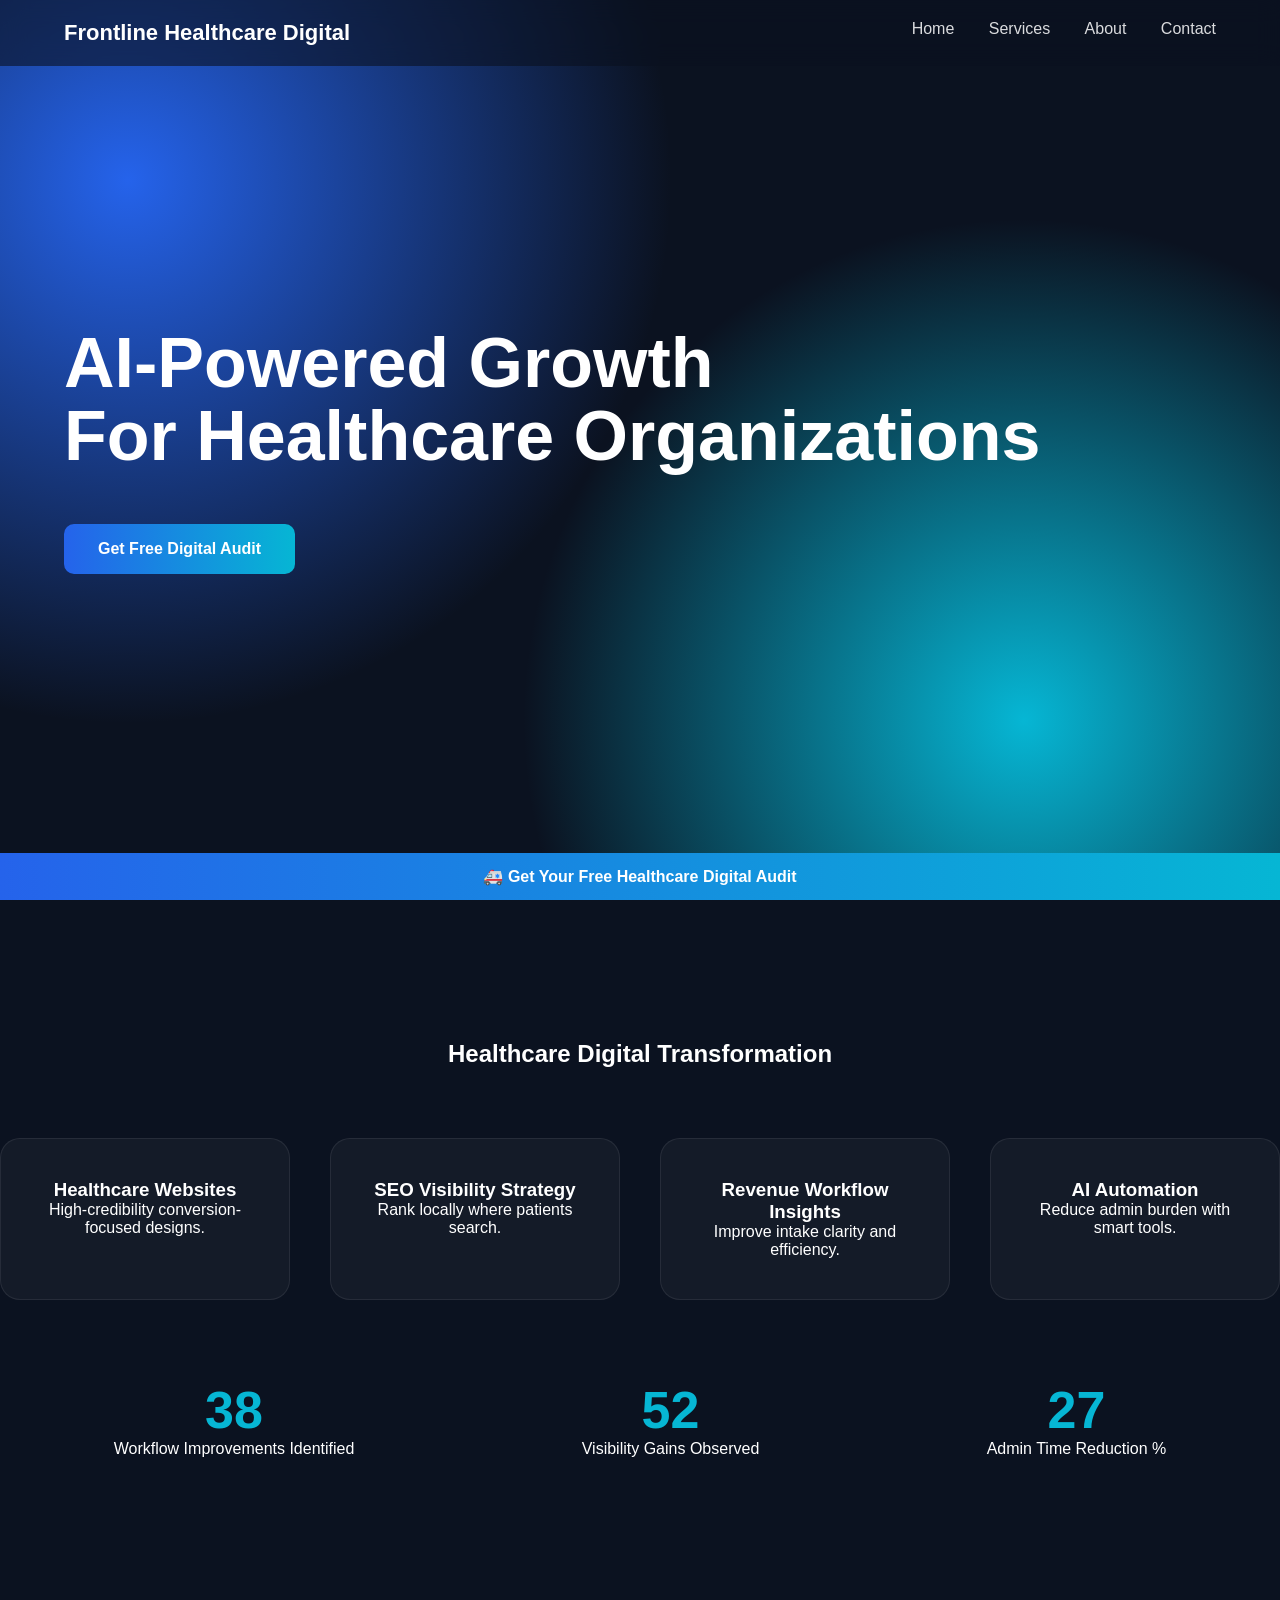
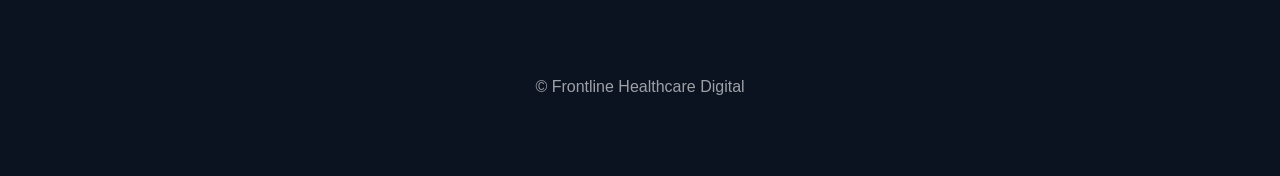
==== index.html @ c5cc67c3 "Add files via upload" ====
<!DOCTYPE html>
<html>
<head>
<title>Frontline Healthcare Digital</title>
<link rel="stylesheet" href="style.css">
<script defer src="script.js"></script>
</head>

<body>

<nav>
<div class="container">
<span class="logo">Frontline Healthcare Digital</span>

<ul>
<li><a href="index.html">Home</a></li>
<li><a href="services.html">Services</a></li>
<li><a href="about.html">About</a></li>
<li><a href="contact.html">Contact</a></li>
</ul>
</div>
</nav>

<section class="hero">
<div class="container">

<h1>AI-Powered Growth<br>For Healthcare Organizations</h1>

<a class="btn" href="contact.html">Get Free Digital Audit</a>

</div>
</section>

<section class="section center">

<h2>Healthcare Digital Transformation</h2>

<div class="services">

<div class="card">
<h3>Healthcare Websites</h3>
<p>High-credibility conversion-focused designs.</p>
</div>

<div class="card">
<h3>SEO Visibility Strategy</h3>
<p>Rank locally where patients search.</p>
</div>

<div class="card">
<h3>Revenue Workflow Insights</h3>
<p>Improve intake clarity and efficiency.</p>
</div>

<div class="card">
<h3>AI Automation</h3>
<p>Reduce admin burden with smart tools.</p>
</div>

</div>

<div class="metrics">

<div class="metric">
<h2 class="count" data-target="38">0</h2>
<p>Workflow Improvements Identified</p>
</div>

<div class="metric">
<h2 class="count" data-target="52">0</h2>
<p>Visibility Gains Observed</p>
</div>

<div class="metric">
<h2 class="count" data-target="27">0</h2>
<p>Admin Time Reduction %</p>
</div>

</div>

</section>

<footer>
© Frontline Healthcare Digital
</footer>

<div class="ribbon">
<a href="contact.html">🚑 Get Your Free Healthcare Digital Audit</a>
</div>

</body>
</html>
---- style.css ----
*{
margin:0;
padding:0;
box-sizing:border-box;
font-family:Inter, sans-serif;
}

body{
background:#0b1220;
color:white;
overflow-x:hidden;
}

/* NAV */

nav{
position:fixed;
width:100%;
top:0;
background:rgba(11,18,32,.6);
backdrop-filter:blur(12px);
padding:20px 0;
z-index:999;
}

.container{
width:90%;
max-width:1200px;
margin:auto;
}

.logo{
font-size:22px;
font-weight:700;
}

nav ul{
float:right;
list-style:none;
}

nav li{
display:inline;
margin-left:30px;
}

nav a{
color:white;
text-decoration:none;
opacity:.85;
}

/* HERO */

.hero{
height:100vh;
display:flex;
align-items:center;
background:
radial-gradient(circle at 10% 20%, #2563eb 0%, transparent 40%),
radial-gradient(circle at 80% 80%, #06b6d4 0%, transparent 40%);
background-attachment:fixed;
}

.hero h1{
font-size:70px;
line-height:1.05;
margin-bottom:20px;
}

.btn{
display:inline-block;
margin-top:30px;
padding:16px 34px;
background:linear-gradient(90deg,#2563eb,#06b6d4);
border-radius:10px;
text-decoration:none;
color:white;
font-weight:600;
transition:.3s;
}

.btn:hover{
transform:translateY(-4px);
box-shadow:0 20px 40px rgba(37,99,235,.4);
}

/* SECTIONS */

.section{
padding:140px 0;
}

.center{
text-align:center;
}

.services{
display:grid;
grid-template-columns:repeat(auto-fit,minmax(260px,1fr));
gap:40px;
margin-top:70px;
}

.card{
background:rgba(255,255,255,.04);
padding:40px;
border-radius:20px;
border:1px solid rgba(255,255,255,.08);
opacity:0;
transform:translateY(60px);
transition:.7s;
}

.card.show{
opacity:1;
transform:translateY(0);
}

.card:hover{
transform:translateY(-10px);
}

/* COUNTERS */

.metrics{
display:flex;
justify-content:space-around;
margin-top:80px;
}

.metric h2{
font-size:52px;
color:#06b6d4;
}

/* CTA RIBBON */

.ribbon{
position:fixed;
bottom:0;
width:100%;
background:linear-gradient(90deg,#2563eb,#06b6d4);
padding:14px;
text-align:center;
z-index:999;
}

.ribbon a{
color:white;
font-weight:700;
text-decoration:none;
}

/* FOOTER */

footer{
padding:80px 0;
text-align:center;
opacity:.6;
}
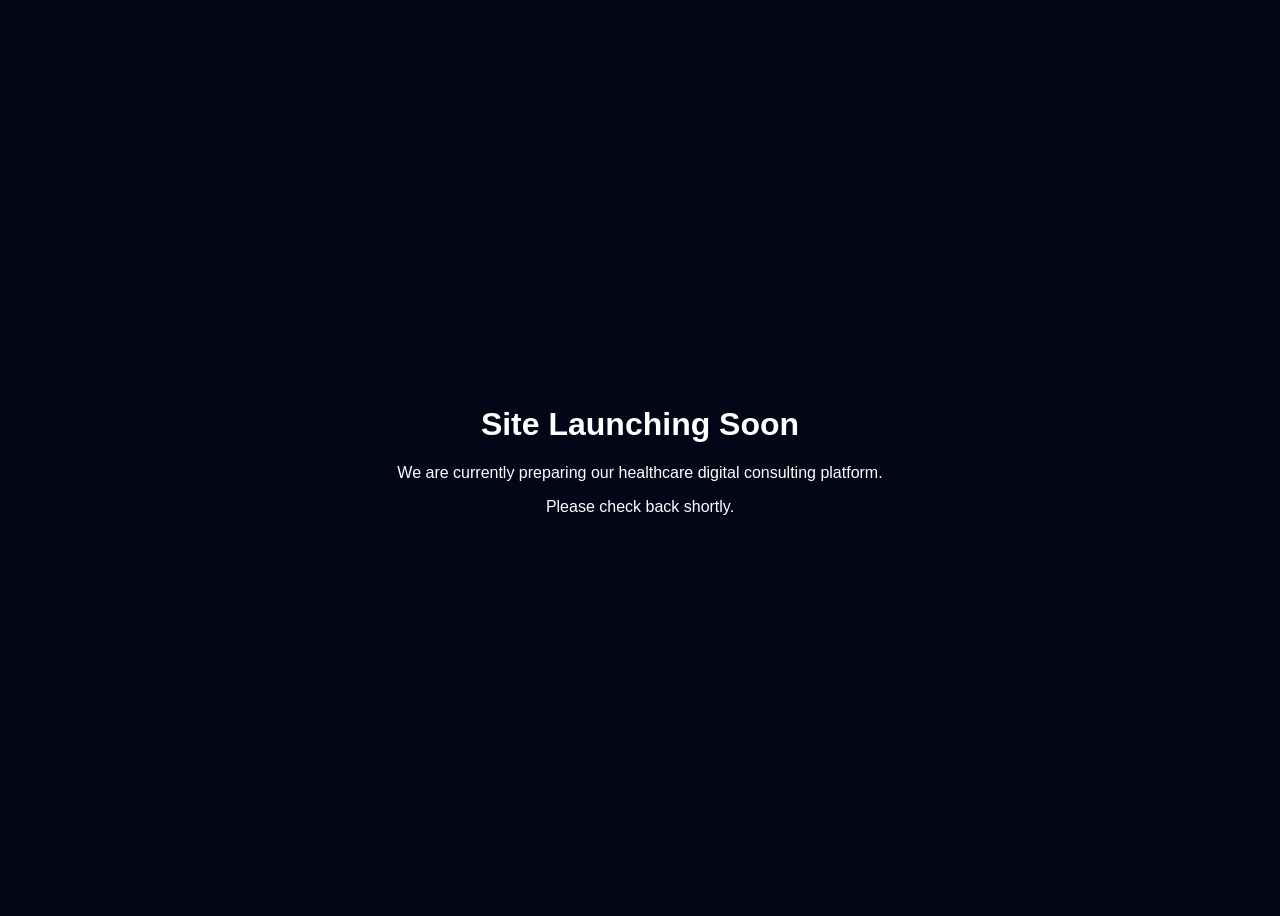
==== commit b8c5c0a5: "Update index.html" ====
--- a/index.html
+++ b/index.html
@@ -2,91 +2,30 @@
 <html>
 <head>
 <title>Frontline Healthcare Digital</title>
-<link rel="stylesheet" href="style.css">
-<script defer src="script.js"></script>
+<style>
+body{
+background:#020617;
+color:white;
+font-family:sans-serif;
+display:flex;
+align-items:center;
+justify-content:center;
+height:100vh;
+text-align:center;
+}
+.box{
+max-width:600px;
+}
+</style>
 </head>
 
 <body>
 
-<nav>
-<div class="container">
-<span class="logo">Frontline Healthcare Digital</span>
-
-<ul>
-<li><a href="index.html">Home</a></li>
-<li><a href="services.html">Services</a></li>
-<li><a href="about.html">About</a></li>
-<li><a href="contact.html">Contact</a></li>
-</ul>
-</div>
-</nav>
-
-<section class="hero">
-<div class="container">
-
-<h1>AI-Powered Growth<br>For Healthcare Organizations</h1>
-
-<a class="btn" href="contact.html">Get Free Digital Audit</a>
-
-</div>
-</section>
-
-<section class="section center">
-
-<h2>Healthcare Digital Transformation</h2>
-
-<div class="services">
-
-<div class="card">
-<h3>Healthcare Websites</h3>
-<p>High-credibility conversion-focused designs.</p>
-</div>
-
-<div class="card">
-<h3>SEO Visibility Strategy</h3>
-<p>Rank locally where patients search.</p>
-</div>
-
-<div class="card">
-<h3>Revenue Workflow Insights</h3>
-<p>Improve intake clarity and efficiency.</p>
-</div>
-
-<div class="card">
-<h3>AI Automation</h3>
-<p>Reduce admin burden with smart tools.</p>
-</div>
-
-</div>
-
-<div class="metrics">
-
-<div class="metric">
-<h2 class="count" data-target="38">0</h2>
-<p>Workflow Improvements Identified</p>
-</div>
-
-<div class="metric">
-<h2 class="count" data-target="52">0</h2>
-<p>Visibility Gains Observed</p>
-</div>
-
-<div class="metric">
-<h2 class="count" data-target="27">0</h2>
-<p>Admin Time Reduction %</p>
-</div>
-
-</div>
-
-</section>
-
-<footer>
-© Frontline Healthcare Digital
-</footer>
-
-<div class="ribbon">
-<a href="contact.html">🚑 Get Your Free Healthcare Digital Audit</a>
+<div class="box">
+<h1>Site Launching Soon</h1>
+<p>We are currently preparing our healthcare digital consulting platform.</p>
+<p>Please check back shortly.</p>
 </div>
 
 </body>
-</html>+</html>
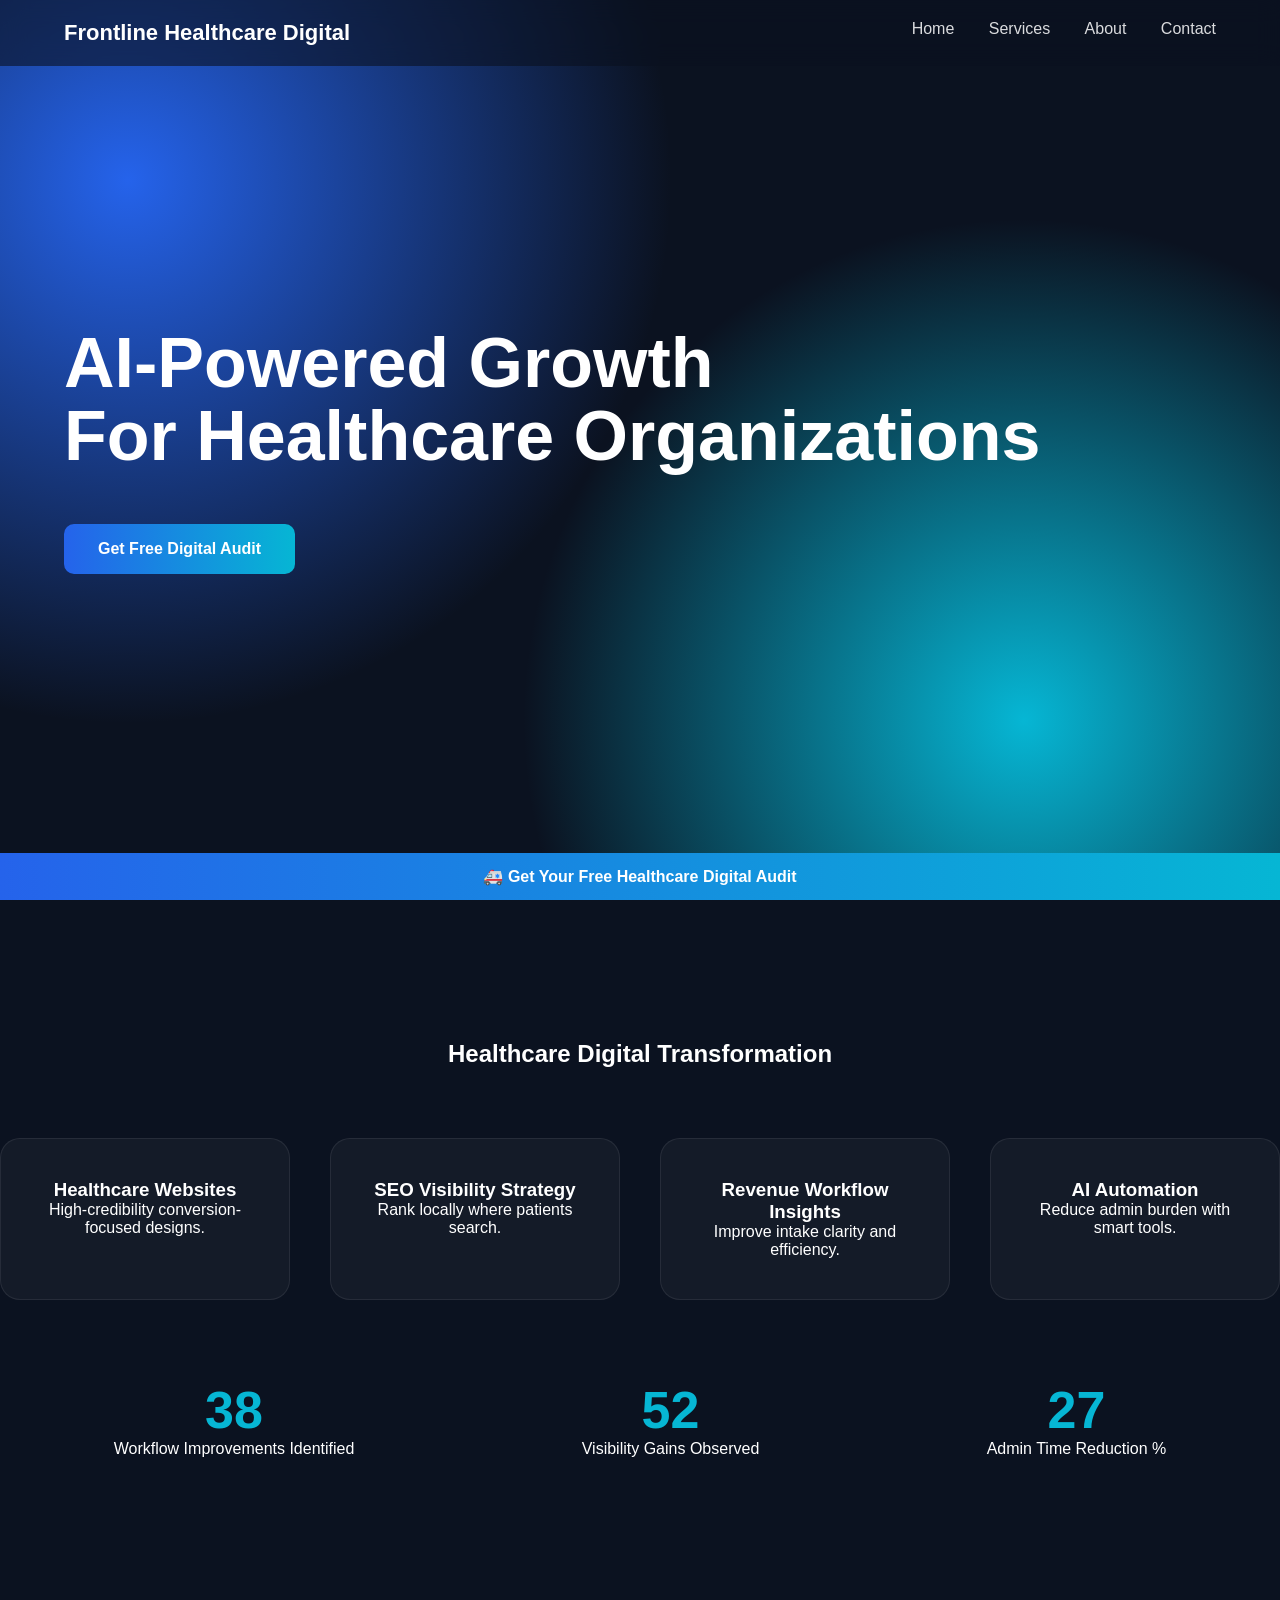
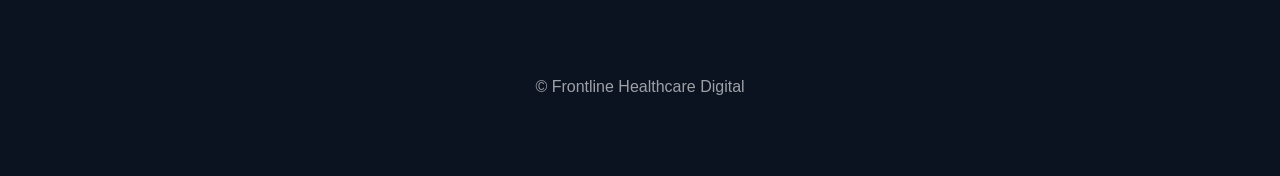
==== commit e6e8dd1f: "Add files via upload" ====
--- a/index.html
+++ b/index.html
@@ -2,30 +2,91 @@
 <html>
 <head>
 <title>Frontline Healthcare Digital</title>
-<style>
-body{
-background:#020617;
-color:white;
-font-family:sans-serif;
-display:flex;
-align-items:center;
-justify-content:center;
-height:100vh;
-text-align:center;
-}
-.box{
-max-width:600px;
-}
-</style>
+<link rel="stylesheet" href="style.css">
+<script defer src="script.js"></script>
 </head>
 
 <body>
 
-<div class="box">
-<h1>Site Launching Soon</h1>
-<p>We are currently preparing our healthcare digital consulting platform.</p>
-<p>Please check back shortly.</p>
+<nav>
+<div class="container">
+<span class="logo">Frontline Healthcare Digital</span>
+
+<ul>
+<li><a href="index.html">Home</a></li>
+<li><a href="services.html">Services</a></li>
+<li><a href="about.html">About</a></li>
+<li><a href="contact.html">Contact</a></li>
+</ul>
+</div>
+</nav>
+
+<section class="hero">
+<div class="container">
+
+<h1>AI-Powered Growth<br>For Healthcare Organizations</h1>
+
+<a class="btn" href="contact.html">Get Free Digital Audit</a>
+
+</div>
+</section>
+
+<section class="section center">
+
+<h2>Healthcare Digital Transformation</h2>
+
+<div class="services">
+
+<div class="card">
+<h3>Healthcare Websites</h3>
+<p>High-credibility conversion-focused designs.</p>
+</div>
+
+<div class="card">
+<h3>SEO Visibility Strategy</h3>
+<p>Rank locally where patients search.</p>
+</div>
+
+<div class="card">
+<h3>Revenue Workflow Insights</h3>
+<p>Improve intake clarity and efficiency.</p>
+</div>
+
+<div class="card">
+<h3>AI Automation</h3>
+<p>Reduce admin burden with smart tools.</p>
+</div>
+
+</div>
+
+<div class="metrics">
+
+<div class="metric">
+<h2 class="count" data-target="38">0</h2>
+<p>Workflow Improvements Identified</p>
+</div>
+
+<div class="metric">
+<h2 class="count" data-target="52">0</h2>
+<p>Visibility Gains Observed</p>
+</div>
+
+<div class="metric">
+<h2 class="count" data-target="27">0</h2>
+<p>Admin Time Reduction %</p>
+</div>
+
+</div>
+
+</section>
+
+<footer>
+© Frontline Healthcare Digital
+</footer>
+
+<div class="ribbon">
+<a href="contact.html">🚑 Get Your Free Healthcare Digital Audit</a>
 </div>
 
 </body>
-</html>
+</html>
--- a/style.css
+++ b/style.css
@@ -0,0 +1,251 @@
+*{
+margin:0;
+padding:0;
+box-sizing:border-box;
+font-family:Inter, sans-serif;
+}
+
+body{
+background:#0b1220;
+color:white;
+overflow-x:hidden;
+}
+
+/* NAV */
+
+nav{
+position:fixed;
+width:100%;
+top:0;
+background:rgba(11,18,32,.6);
+backdrop-filter:blur(12px);
+padding:20px 0;
+z-index:999;
+}
+
+.container{
+width:90%;
+max-width:1200px;
+margin:auto;
+}
+
+.logo{
+font-size:22px;
+font-weight:700;
+}
+
+nav ul{
+float:right;
+list-style:none;
+}
+
+nav li{
+display:inline;
+margin-left:30px;
+}
+
+nav a{
+color:white;
+text-decoration:none;
+opacity:.85;
+}
+
+/* HERO */
+
+.hero{
+height:100vh;
+display:flex;
+align-items:center;
+background:
+radial-gradient(circle at 10% 20%, #2563eb 0%, transparent 40%),
+radial-gradient(circle at 80% 80%, #06b6d4 0%, transparent 40%);
+background-attachment:fixed;
+}
+
+.hero h1{
+font-size:70px;
+line-height:1.05;
+margin-bottom:20px;
+}
+
+.btn{
+display:inline-block;
+margin-top:30px;
+padding:16px 34px;
+background:linear-gradient(90deg,#2563eb,#06b6d4);
+border-radius:10px;
+text-decoration:none;
+color:white;
+font-weight:600;
+transition:.3s;
+}
+
+.btn:hover{
+transform:translateY(-4px);
+box-shadow:0 20px 40px rgba(37,99,235,.4);
+}
+
+/* SECTIONS */
+
+.section{
+padding:140px 0;
+}
+
+.center{
+text-align:center;
+}
+
+.services{
+display:grid;
+grid-template-columns:repeat(auto-fit,minmax(260px,1fr));
+gap:40px;
+margin-top:70px;
+}
+
+.card{
+background:rgba(255,255,255,.04);
+padding:40px;
+border-radius:20px;
+border:1px solid rgba(255,255,255,.08);
+opacity:0;
+transform:translateY(60px);
+transition:.7s;
+}
+
+.card.show{
+opacity:1;
+transform:translateY(0);
+}
+
+.card:hover{
+transform:translateY(-10px);
+}
+
+/* COUNTERS */
+
+.metrics{
+display:flex;
+justify-content:space-around;
+margin-top:80px;
+}
+
+.metric h2{
+font-size:52px;
+color:#06b6d4;
+}
+
+/* CTA RIBBON */
+
+.ribbon{
+position:fixed;
+bottom:0;
+width:100%;
+background:linear-gradient(90deg,#2563eb,#06b6d4);
+padding:14px;
+text-align:center;
+z-index:999;
+}
+
+.ribbon a{
+color:white;
+font-weight:700;
+text-decoration:none;
+}
+
+/* FOOTER */
+
+footer{
+padding:80px 0;
+text-align:center;
+opacity:.6;
+}
+.contact-card{
+background:rgba(255,255,255,.05);
+padding:50px;
+border-radius:20px;
+border:1px solid rgba(255,255,255,.08);
+max-width:800px;
+margin:auto;
+margin-top:50px;
+}
+
+.form-grid{
+display:grid;
+grid-template-columns:1fr 1fr;
+gap:18px;
+margin-top:25px;
+}
+
+.form-grid textarea{
+grid-column:span 2;
+min-height:120px;
+}
+
+.contact-card input,
+.contact-card textarea{
+width:100%;
+padding:16px;
+border-radius:10px;
+border:1px solid rgba(255,255,255,.15);
+background:rgba(0,0,0,.3);
+color:white;
+font-size:15px;
+}
+
+.contact-card input:focus,
+.contact-card textarea:focus{
+outline:none;
+border-color:#06b6d4;
+box-shadow:0 0 0 2px rgba(6,182,212,.25);
+}
+
+.form-button{
+margin-top:30px;
+text-align:center;
+}
+
+.form-button .btn{
+font-size:18px;
+padding:18px 40px;
+}
+.contact-card select{
+width:100%;
+padding:16px;
+border-radius:10px;
+border:1px solid rgba(255,255,255,.15);
+background:rgba(0,0,0,.3);
+color:#ffffff;
+font-size:15px;
+appearance:none;
+-webkit-appearance:none;
+-moz-appearance:none;
+cursor:pointer;
+}
+
+/* Dropdown arrow */
+
+.contact-card select{
+background-image:url("data:image/svg+xml;charset=UTF-8,%3Csvg fill='white' height='20' viewBox='0 0 20 20' width='20' xmlns='http://www.w3.org/2000/svg'%3E%3Cpath d='M5 7l5 5 5-5z'/%3E%3C/svg%3E");
+background-repeat:no-repeat;
+background-position:right 15px center;
+background-size:16px;
+}
+
+/* Fix dropdown options (some browsers) */
+.contact-card select option{
+background:#0b1220;
+color:white;
+}
+/* MOBILE */
+
+@media(max-width:700px){
+
+.form-grid{
+grid-template-columns:1fr;
+}
+
+.form-grid textarea{
+grid-column:span 1;
+}
+
+}
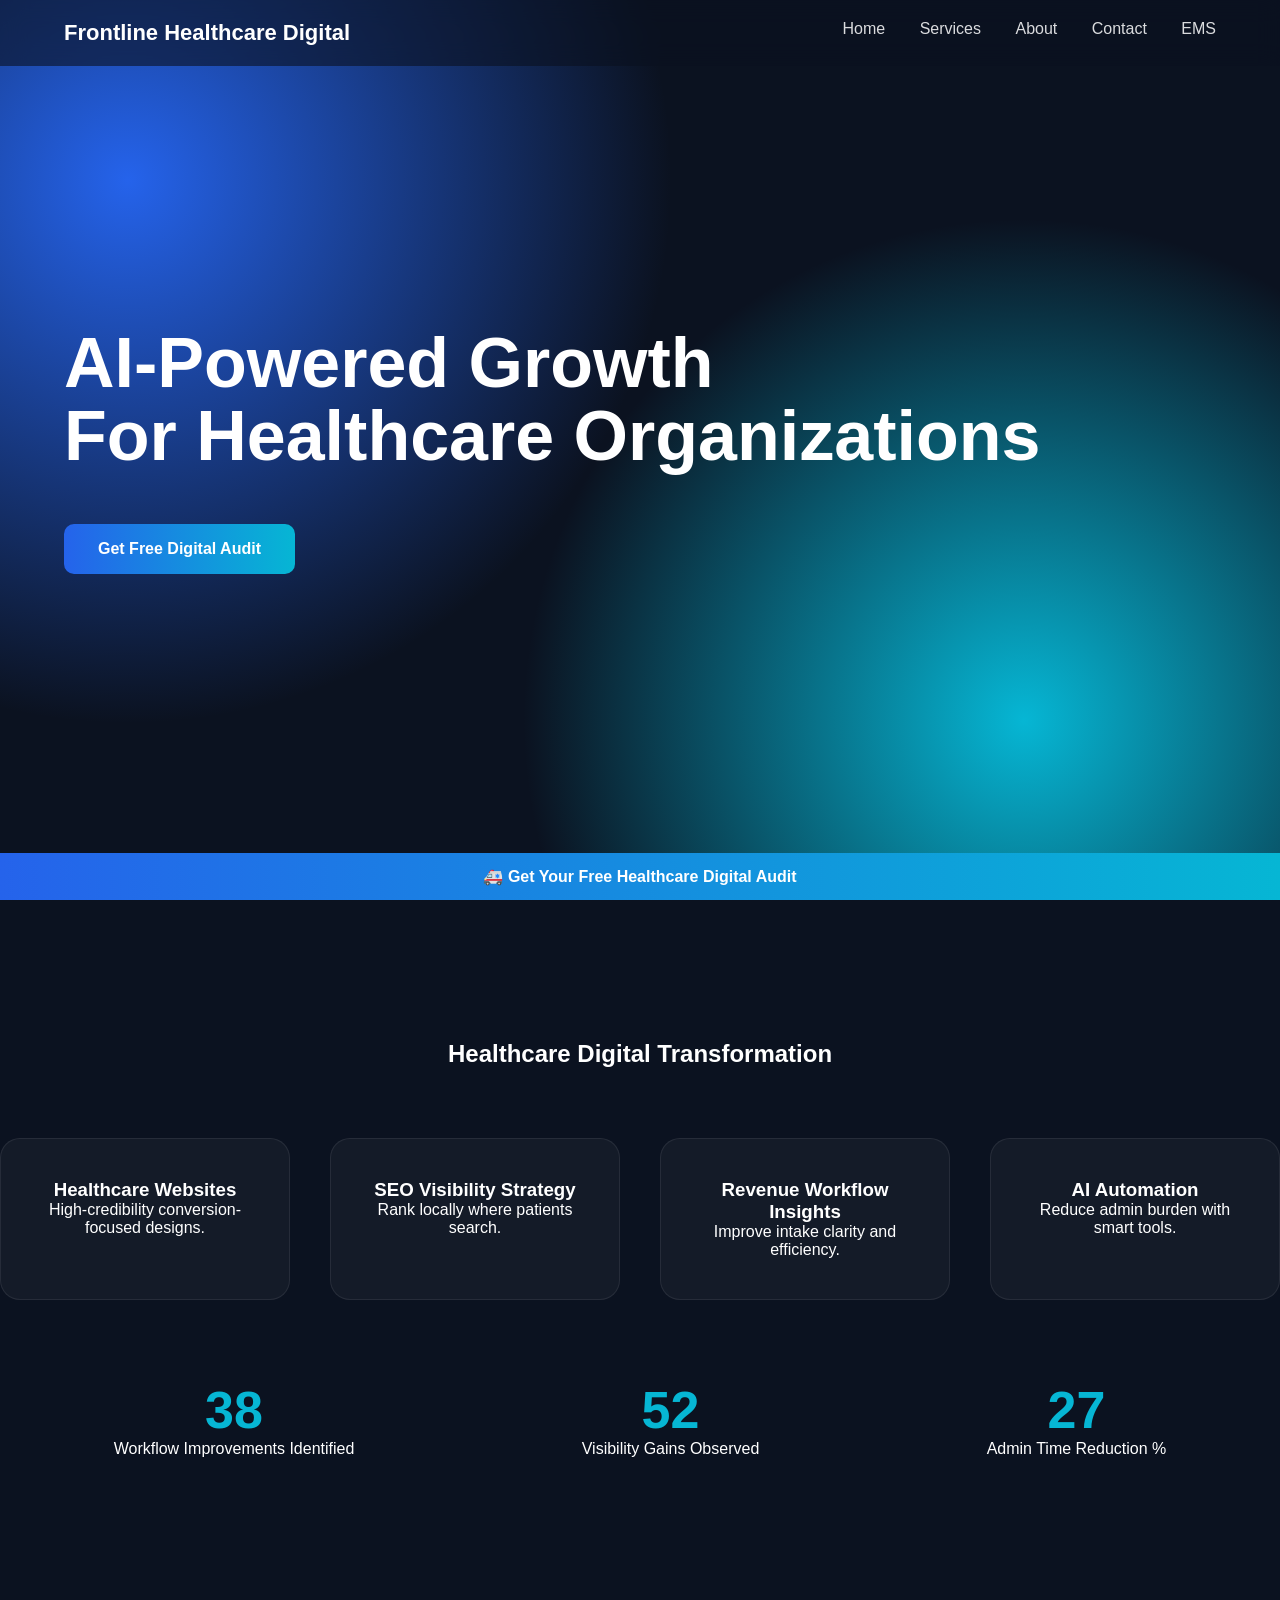
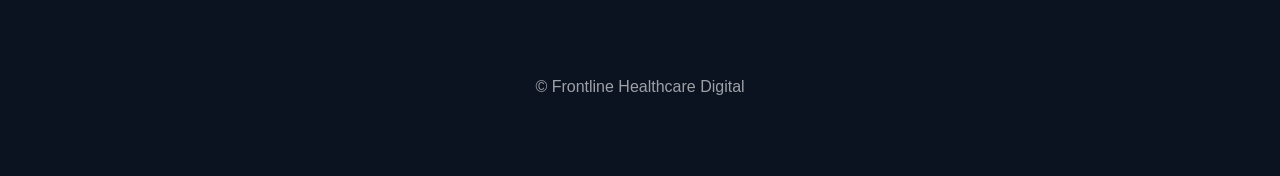
==== commit e4eaad6d: "Update index.html" ====
--- a/index.html
+++ b/index.html
@@ -1,7 +1,7 @@
 <!DOCTYPE html>
 <html>
 <head>
-<title>Frontline Healthcare Digital</title>
+<title>Home | Frontline Healthcare Digital</title>
 <link rel="stylesheet" href="style.css">
 <script defer src="script.js"></script>
 </head>
@@ -17,6 +17,7 @@
 <li><a href="services.html">Services</a></li>
 <li><a href="about.html">About</a></li>
 <li><a href="contact.html">Contact</a></li>
+ <li><a href="ems.html">EMS</a></li>
 </ul>
 </div>
 </nav>
@@ -89,4 +90,4 @@
 </div>
 
 </body>
-</html>+</html>
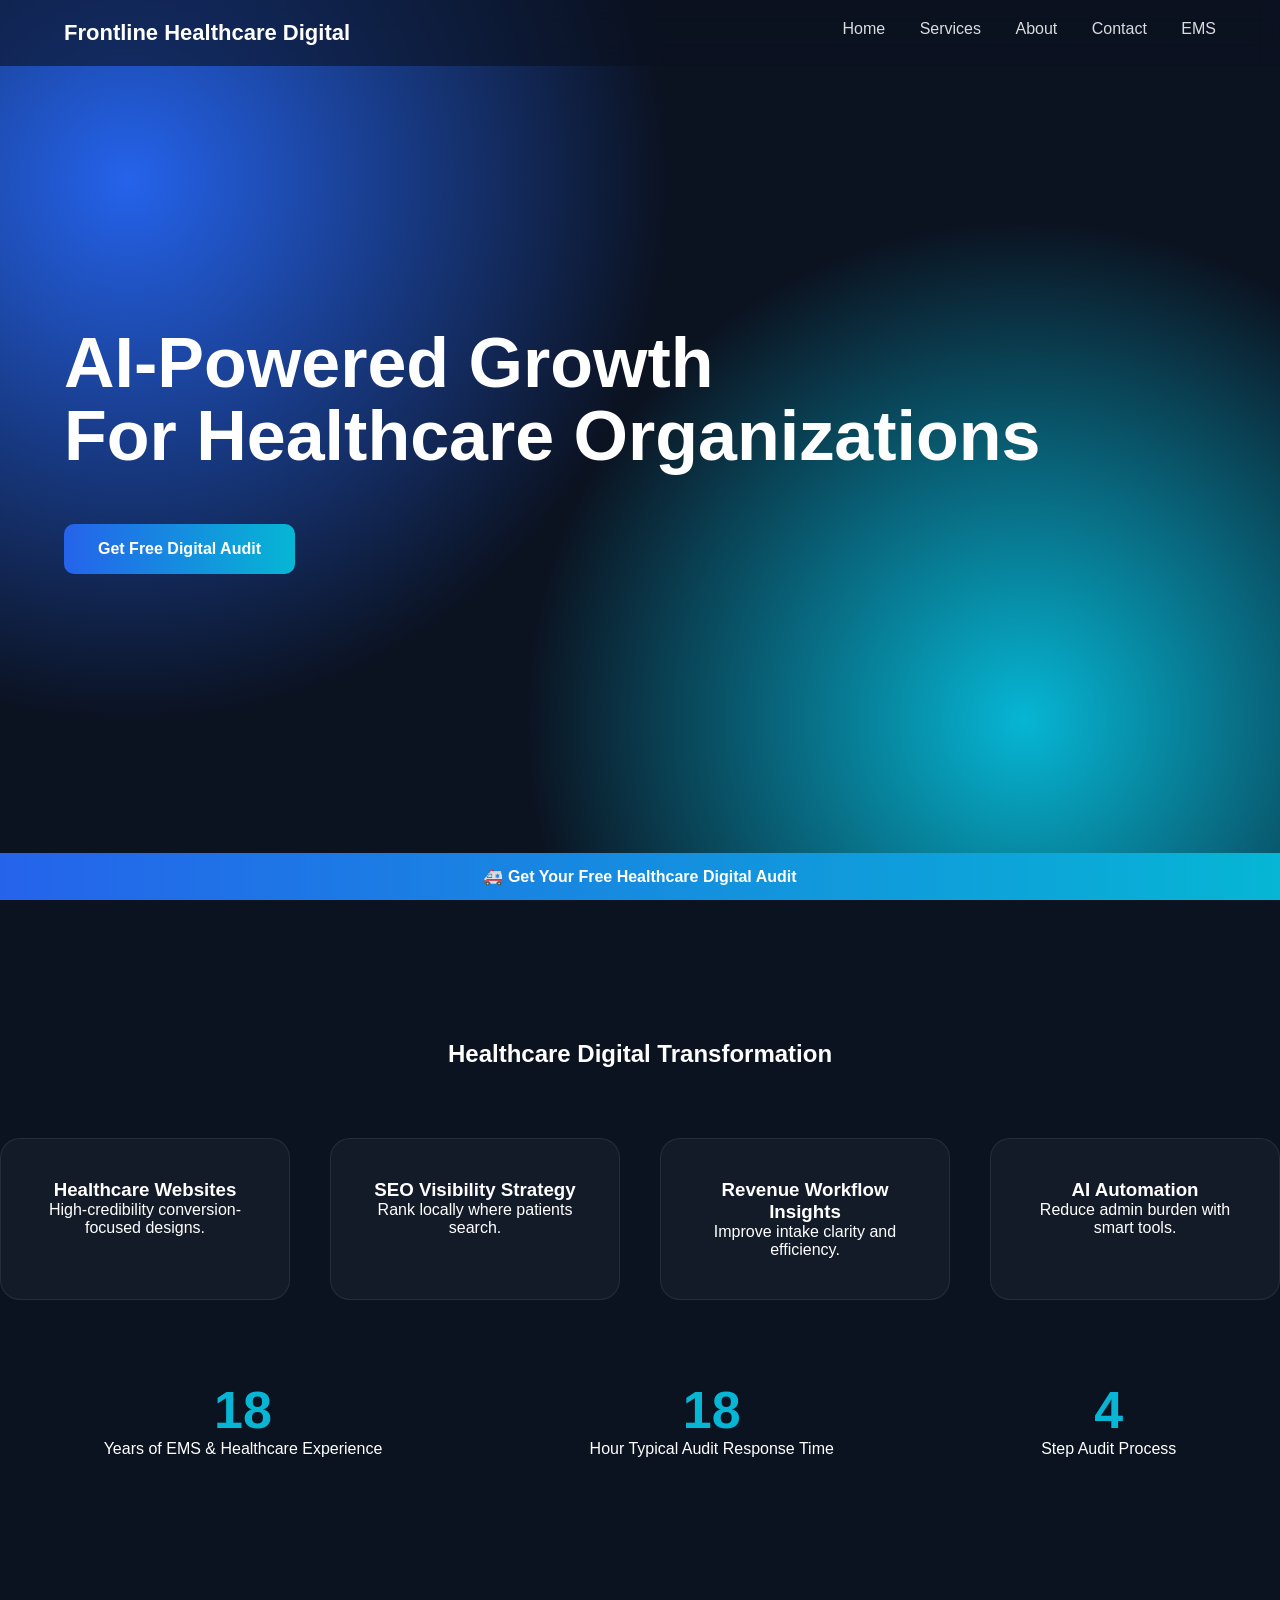
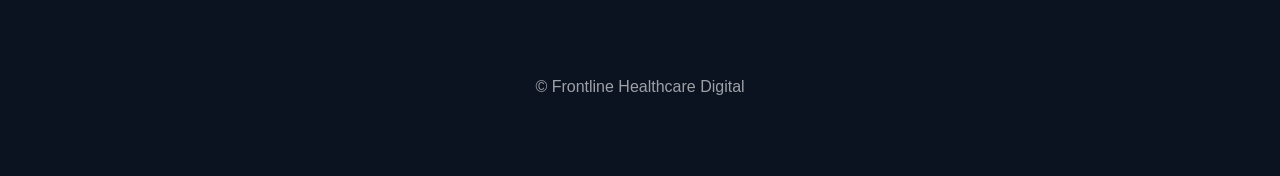
==== commit ba221338: "Update index.html" ====
--- a/index.html
+++ b/index.html
@@ -63,18 +63,18 @@
 <div class="metrics">
 
 <div class="metric">
-<h2 class="count" data-target="38">0</h2>
-<p>Workflow Improvements Identified</p>
+<h2 class="count" data-target="30">0</h2>
+<p>Years of EMS & Healthcare Experience</p>
 </div>
 
 <div class="metric">
-<h2 class="count" data-target="52">0</h2>
-<p>Visibility Gains Observed</p>
+<h2 class="count" data-target="24">0</h2>
+<p>Hour Typical Audit Response Time</p>
 </div>
 
 <div class="metric">
-<h2 class="count" data-target="27">0</h2>
-<p>Admin Time Reduction %</p>
+<h2 class="count" data-target="4">0</h2>
+<p>Step Audit Process</p>
 </div>
 
 </div>
